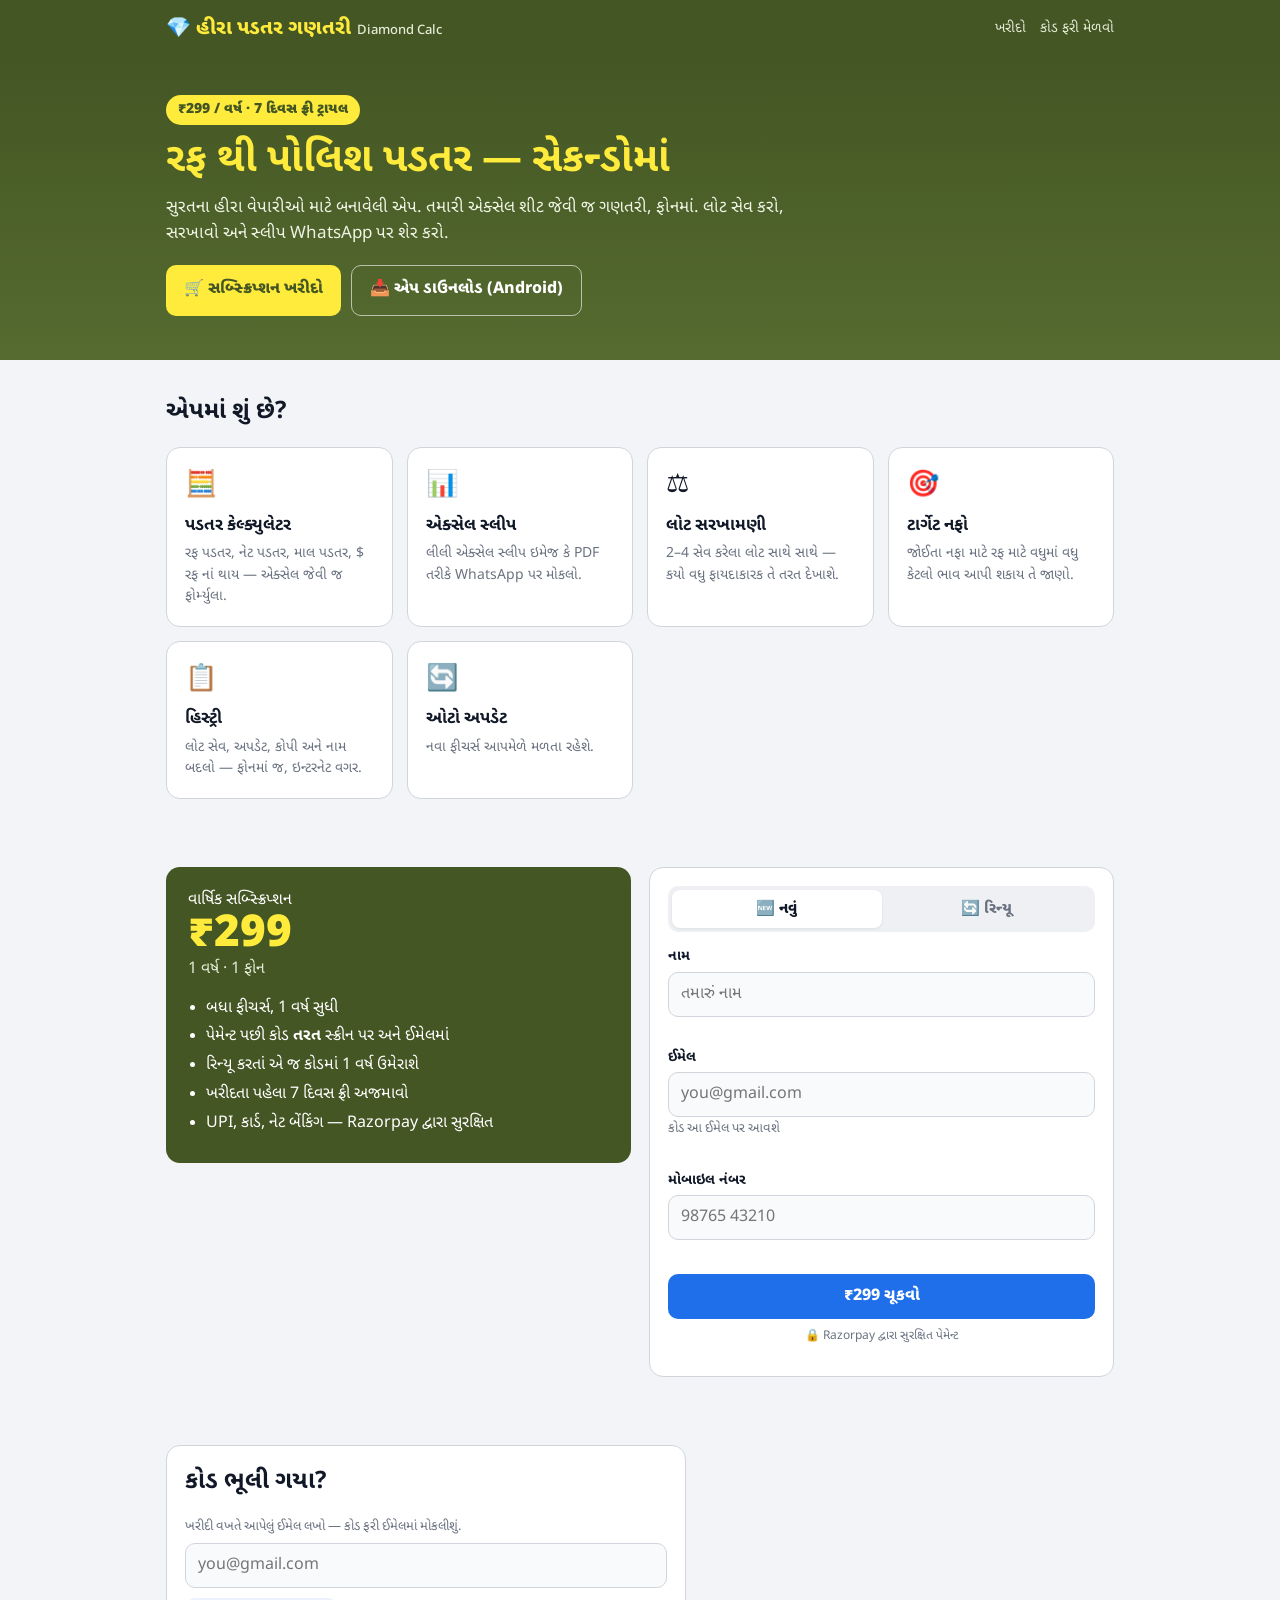
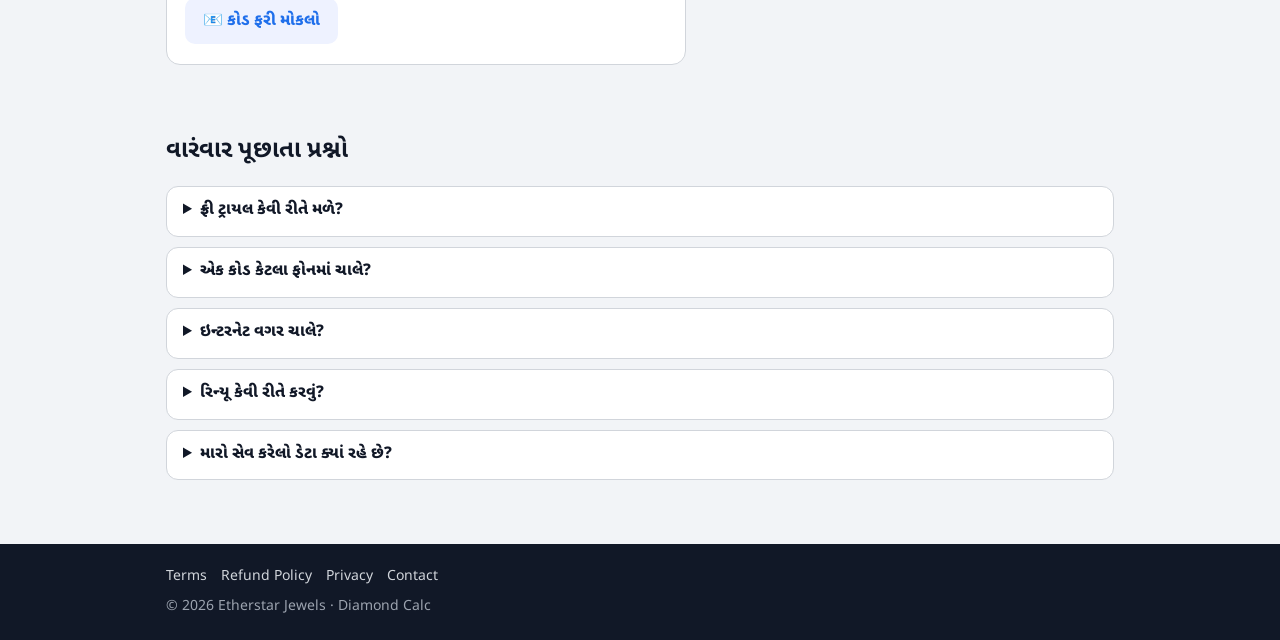
==== index.html @ f9073212 "Publish diamond.etherstarjewels.com" ====
<!doctype html>
<html lang="gu">
<head>
<meta charset="utf-8">
<meta name="viewport" content="width=device-width, initial-scale=1">
<title>Diamond Calc — હીરા પડતર ગણતરી</title>
<meta name="description" content="રફ થી પોલિશ પડતર ગણતરી એપ — એક્સેલ સ્લીપ, લોટ સરખામણી, ટાર્ગેટ નફો. ₹299 / વર્ષ, 7 દિવસ ફ્રી ટ્રાયલ.">
<link rel="preconnect" href="https://fonts.googleapis.com">
<link rel="preconnect" href="https://fonts.gstatic.com" crossorigin>
<link href="https://fonts.googleapis.com/css2?family=Noto+Sans+Gujarati:wght@400;600;800;900&display=swap" rel="stylesheet">
<link rel="stylesheet" href="style.css">
<script src="https://checkout.razorpay.com/v1/checkout.js" defer></script>
</head>
<body>

<header class="top">
  <div class="wrap">
    <a class="brand" href="./">💎 હીરા પડતર ગણતરી<small>Diamond Calc</small></a>
    <nav><a href="#buy">ખરીદો</a><a href="#resend">કોડ ફરી મેળવો</a></nav>
  </div>
</header>

<div class="hero">
  <div class="wrap">
    <span class="price-tag">₹299 / વર્ષ · 7 દિવસ ફ્રી ટ્રાયલ</span>
    <h1>રફ થી પોલિશ પડતર — સેકન્ડોમાં</h1>
    <p class="lead">સુરતના હીરા વેપારીઓ માટે બનાવેલી એપ. તમારી એક્સેલ શીટ જેવી જ ગણતરી, ફોનમાં. લોટ સેવ કરો, સરખાવો અને સ્લીપ WhatsApp પર શેર કરો.</p>
    <div class="cta">
      <a class="btn btn-yellow" href="#buy">🛒 સબ્સ્ક્રિપ્શન ખરીદો</a>
      <a class="btn btn-ghost" id="apk-link" href="https://github.com/henilm1207/diamond-calc-releases/releases/latest/download/DiamondCalculator.apk">📥 એપ ડાઉનલોડ (Android)</a>
    </div>
  </div>
</div>

<section>
  <div class="wrap">
    <h2>એપમાં શું છે?</h2>
    <div class="grid">
      <div class="card feature"><div class="icon">🧮</div><h3>પડતર કેલ્ક્યુલેટર</h3><p>રફ પડતર, નેટ પડતર, માલ પડતર, $ રફ નાં થાય — એક્સેલ જેવી જ ફોર્મ્યુલા.</p></div>
      <div class="card feature"><div class="icon">📊</div><h3>એક્સેલ સ્લીપ</h3><p>લીલી એક્સેલ સ્લીપ ઇમેજ કે PDF તરીકે WhatsApp પર મોકલો.</p></div>
      <div class="card feature"><div class="icon">⚖️</div><h3>લોટ સરખામણી</h3><p>2–4 સેવ કરેલા લોટ સાથે સાથે — કયો વધુ ફાયદાકારક તે તરત દેખાશે.</p></div>
      <div class="card feature"><div class="icon">🎯</div><h3>ટાર્ગેટ નફો</h3><p>જોઈતા નફા માટે રફ માટે વધુમાં વધુ કેટલો ભાવ આપી શકાય તે જાણો.</p></div>
      <div class="card feature"><div class="icon">📋</div><h3>હિસ્ટ્રી</h3><p>લોટ સેવ, અપડેટ, કોપી અને નામ બદલો — ફોનમાં જ, ઇન્ટરનેટ વગર.</p></div>
      <div class="card feature"><div class="icon">🔄</div><h3>ઓટો અપડેટ</h3><p>નવા ફીચર્સ આપમેળે મળતા રહેશે.</p></div>
    </div>
  </div>
</section>

<section id="buy">
  <div class="wrap buy">
    <div class="plan">
      <div>વાર્ષિક સબ્સ્ક્રિપ્શન</div>
      <div class="amount">₹299</div>
      <div class="per">1 વર્ષ · 1 ફોન</div>
      <ul>
        <li>બધા ફીચર્સ, 1 વર્ષ સુધી</li>
        <li>પેમેન્ટ પછી કોડ <b>તરત</b> સ્ક્રીન પર અને ઈમેલમાં</li>
        <li>રિન્યૂ કરતાં એ જ કોડમાં 1 વર્ષ ઉમેરાશે</li>
        <li>ખરીદતા પહેલા 7 દિવસ ફ્રી અજમાવો</li>
        <li>UPI, કાર્ડ, નેટ બેંકિંગ — Razorpay દ્વારા સુરક્ષિત</li>
      </ul>
    </div>

    <div class="card">
      <form id="buy-form" novalidate>
        <div class="tabs" role="tablist">
          <button type="button" class="on" data-mode="new">🆕 નવું</button>
          <button type="button" data-mode="renew">🔄 રિન્યૂ</button>
        </div>

        <div id="renew-block" hidden>
          <label for="renewCode">તમારો હાલનો કોડ</label>
          <input id="renewCode" name="renewCode" inputmode="numeric" autocomplete="off" placeholder="00000-00000" maxlength="11">
          <div class="renew-info" id="renew-info"></div>
          <div class="field-error" data-for="renewCode"></div>
        </div>

        <label for="name">નામ</label>
        <input id="name" name="name" autocomplete="name" placeholder="તમારું નામ">
        <div class="field-error" data-for="name"></div>

        <label for="email">ઈમેલ</label>
        <input id="email" name="email" type="email" autocomplete="email" placeholder="you@gmail.com">
        <p class="hint">કોડ આ ઈમેલ પર આવશે</p>
        <div class="field-error" data-for="email"></div>

        <label for="phone">મોબાઇલ નંબર</label>
        <input id="phone" name="phone" type="tel" inputmode="tel" autocomplete="tel" placeholder="98765 43210">
        <div class="field-error" data-for="phone"></div>

        <button class="btn btn-primary" id="pay-btn" type="submit" style="margin-top:14px">₹299 ચૂકવો</button>
        <div class="form-error" id="form-error"></div>
        <p class="secure">🔒 Razorpay દ્વારા સુરક્ષિત પેમેન્ટ</p>
      </form>

      <div class="success" id="success">
        <div class="big">🎉</div>
        <h2 id="success-title">પેમેન્ટ સફળ!</h2>
        <p id="success-sub"></p>
        <div class="code-box">
          <div class="hint">તમારો એક્સેસ કોડ</div>
          <div class="code" id="success-code"></div>
          <button class="btn btn-light" type="button" id="copy-btn" style="margin-top:8px">📋 કોપી કરો</button>
        </div>
        <ol class="steps">
          <li>એપ ડાઉનલોડ કરો (પહેલેથી હોય તો જરૂર નથી)</li>
          <li>એપ ખોલો → <b>"કોડ છે?"</b> → કોડ લખો</li>
          <li><b>એક્ટિવેટ કરો</b> દબાવો — થઈ ગયું!</li>
        </ol>
        <a class="btn btn-primary" href="https://github.com/henilm1207/diamond-calc-releases/releases/latest/download/DiamondCalculator.apk">📥 એપ ડાઉનલોડ કરો</a>
      </div>
    </div>
  </div>
</section>

<section id="resend">
  <div class="wrap">
    <div class="card" style="max-width:520px">
      <h2>કોડ ભૂલી ગયા?</h2>
      <p class="hint" style="margin-bottom:6px">ખરીદી વખતે આપેલું ઈમેલ લખો — કોડ ફરી ઈમેલમાં મોકલીશું.</p>
      <form id="resend-form" novalidate>
        <input id="resend-email" type="email" autocomplete="email" placeholder="you@gmail.com">
        <button class="btn btn-light" type="submit" style="margin-top:10px">📧 કોડ ફરી મોકલો</button>
        <p class="hint" id="resend-msg"></p>
      </form>
    </div>
  </div>
</section>

<section>
  <div class="wrap">
    <h2>વારંવાર પૂછાતા પ્રશ્નો</h2>
    <details><summary>ફ્રી ટ્રાયલ કેવી રીતે મળે?</summary><p>એપ ડાઉનલોડ કરી પહેલી વાર ખોલો (ઇન્ટરનેટ ચાલુ રાખો) — 7 દિવસની ફ્રી ટ્રાયલ આપમેળે શરૂ થશે.</p></details>
    <details><summary>એક કોડ કેટલા ફોનમાં ચાલે?</summary><p>એક કોડ એક ફોનમાં. ફોન બદલો તો WhatsApp પર જણાવો, અમે કોડ નવા ફોનમાં ખસેડી આપીશું.</p></details>
    <details><summary>ઇન્ટરનેટ વગર ચાલે?</summary><p>હા. એક્ટિવેટ કર્યા પછી એપ 15 દિવસ સુધી ઇન્ટરનેટ વગર ચાલે છે; વચ્ચે ક્યારેક ઇન્ટરનેટ મળે ત્યારે આપમેળે ચકાસી લે છે.</p></details>
    <details><summary>રિન્યૂ કેવી રીતે કરવું?</summary><p>ઉપર "🔄 રિન્યૂ" પસંદ કરી હાલનો કોડ લખો અને ચૂકવો. એ જ કોડમાં 1 વર્ષ ઉમેરાશે — બાકીના દિવસો જશે નહીં.</p></details>
    <details><summary>મારો સેવ કરેલો ડેટા ક્યાં રહે છે?</summary><p>તમારા લોટ અને ગણતરી ફક્ત તમારા ફોનમાં રહે છે; અમારા સર્વર પર નથી જતાં.</p></details>
  </div>
</section>

<footer>
  <div class="wrap">
    <div class="links"><a href="terms.html">Terms</a><a href="refund.html">Refund Policy</a><a href="privacy.html">Privacy</a><a href="contact.html">Contact</a></div>
    © <span id="year"></span> Etherstar Jewels · Diamond Calc
  </div>
</footer>

<script>
const API = 'https://vtyowtmppbfhudrewali.supabase.co/functions/v1/payments';
document.getElementById('year').textContent = new Date().getFullYear();

// Same Damm check digit as the app: catches typos before asking the server
const DAMM = [[0,3,1,7,5,9,8,6,4,2],[7,0,9,2,1,5,4,8,6,3],[4,2,0,6,8,7,1,3,5,9],[1,7,5,0,9,8,3,4,2,6],[6,1,2,3,0,4,5,9,7,8],[3,6,7,4,2,0,9,5,8,1],[5,8,6,9,7,2,0,1,3,4],[8,9,4,5,3,6,2,0,1,7],[9,4,3,8,6,1,7,2,0,5],[2,5,8,1,4,3,6,7,9,0]];
const digits = (s) => (s || '').replace(/\D/g, '');
const validCode = (s) => { const d = digits(s); if (d.length !== 10) return false; let i = 0; for (const c of d) i = DAMM[i][+c]; return i === 0; };
const fmtCode = (s) => { const d = digits(s).slice(0, 10); return d.length > 5 ? d.slice(0, 5) + '-' + d.slice(5) : d; };
const fmtDate = (iso) => new Date(iso).toLocaleDateString('en-GB', { day: '2-digit', month: '2-digit', year: 'numeric' });

async function api(body) {
  const res = await fetch(API, { method: 'POST', headers: { 'Content-Type': 'application/json' }, body: JSON.stringify(body) });
  return res.json().catch(() => ({ ok: false, error: 'server_error' }));
}

const form = document.getElementById('buy-form');
const payBtn = document.getElementById('pay-btn');
const formError = document.getElementById('form-error');
const renewBlock = document.getElementById('renew-block');
const renewInput = document.getElementById('renewCode');
const renewInfo = document.getElementById('renew-info');
let mode = 'new';

function setMode(next) {
  mode = next;
  document.querySelectorAll('.tabs button').forEach((b) => b.classList.toggle('on', b.dataset.mode === mode));
  renewBlock.hidden = mode !== 'renew';
  payBtn.textContent = mode === 'renew' ? '₹299 ચૂકવી રિન્યૂ કરો' : '₹299 ચૂકવો';
}
document.querySelectorAll('.tabs button').forEach((b) => b.addEventListener('click', () => setMode(b.dataset.mode)));

function showFieldError(field, message) {
  document.querySelectorAll('.field-error').forEach((e) => (e.textContent = e.dataset.for === field ? message : ''));
  document.querySelectorAll('input').forEach((i) => i.classList.toggle('bad', i.name === field));
  if (field) document.getElementById(field)?.focus();
}
function showFormError(msg) {
  formError.textContent = msg || '';
  formError.style.display = msg ? 'block' : 'none';
}

// Renew: format the code and show whose code it is and its expiry
let renewTimer;
renewInput.addEventListener('input', () => {
  renewInput.value = fmtCode(renewInput.value);
  renewInfo.className = 'renew-info';
  clearTimeout(renewTimer);
  const code = digits(renewInput.value);
  if (code.length < 10) return;
  if (!validCode(code)) { renewInfo.className = 'renew-info bad'; renewInfo.textContent = 'કોડ ખોટો લાગે છે — આંકડા ફરી તપાસો'; return; }
  renewTimer = setTimeout(async () => {
    const r = await api({ action: 'renew_info', code });
    if (!r.ok) { renewInfo.className = 'renew-info bad'; renewInfo.textContent = 'આ કોડ મળ્યો નથી'; return; }
    if (r.blocked) { renewInfo.className = 'renew-info bad'; renewInfo.textContent = 'આ કોડ બંધ છે — સપોર્ટનો સંપર્ક કરો'; return; }
    const past = new Date(r.expiresAt) < new Date();
    renewInfo.className = 'renew-info ok';
    renewInfo.textContent = `✓ ${r.firstName ? r.firstName + ' — ' : ''}${past ? 'પૂરું થયું' : 'માન્ય'} ${fmtDate(r.expiresAt)}${past ? '' : ' સુધી'}`;
  }, 300);
});

// Link from the reminder email: ?renew=4821390577
const params = new URLSearchParams(location.search);
if (params.get('renew')) {
  setMode('renew');
  renewInput.value = params.get('renew');
  renewInput.dispatchEvent(new Event('input'));
  document.getElementById('buy').scrollIntoView();
}

async function confirmPayment(resp) {
  // The webhook may be finishing the same payment: retry a few times while it is "pending"
  for (let i = 0; i < 6; i++) {
    const r = await api({ action: 'confirm', orderId: resp.razorpay_order_id, paymentId: resp.razorpay_payment_id, signature: resp.razorpay_signature });
    if (r.ok || r.error !== 'pending') return r;
    await new Promise((res) => setTimeout(res, 1500));
  }
  return { ok: false, error: 'pending' };
}

function showSuccess(r, email) {
  form.style.display = 'none';
  document.getElementById('success').style.display = 'block';
  document.getElementById('success-title').textContent = r.kind === 'renewal' ? 'રિન્યૂ સફળ! 🔄' : 'પેમેન્ટ સફળ!';
  document.getElementById('success-sub').textContent =
    (r.kind === 'renewal' ? 'એ જ કોડ ચાલુ રહેશે — ' : 'તમારું સબ્સ્ક્રિપ્શન ચાલુ છે — ') + fmtDate(r.expiresAt) + ' સુધી.' +
    (r.emailed ? ` કોડ ${email} પર ઈમેલ પણ કર્યો છે.` : '');
  document.getElementById('success-code').textContent = r.code;
  document.getElementById('copy-btn').onclick = async () => {
    try { await navigator.clipboard.writeText(digits(r.code)); document.getElementById('copy-btn').textContent = '✅ કોપી થયું'; } catch {}
  };
  document.getElementById('buy').scrollIntoView({ behavior: 'smooth' });
}

form.addEventListener('submit', async (e) => {
  e.preventDefault();
  showFieldError(null);
  showFormError('');
  const data = {
    name: document.getElementById('name').value,
    email: document.getElementById('email').value,
    phone: document.getElementById('phone').value,
    renewCode: mode === 'renew' ? digits(renewInput.value) : '',
  };
  if (mode === 'renew' && !validCode(data.renewCode)) return showFieldError('renewCode', 'હાલનો 10 આંકડાનો કોડ લખો');
  if (!window.Razorpay) return showFormError('પેમેન્ટ લોડ થઈ રહ્યું છે — થોડી સેકન્ડ પછી ફરી દબાવો.');

  payBtn.disabled = true;
  const order = await api({ action: 'create_order', ...data });
  payBtn.disabled = false;
  if (!order.ok) {
    if (order.field) return showFieldError(order.field, order.message);
    return showFormError('સર્વરમાં સમસ્યા છે. થોડી વાર પછી ફરી પ્રયાસ કરો.');
  }

  const rzp = new Razorpay({
    key: order.keyId,
    order_id: order.orderId,
    amount: order.amount,
    currency: 'INR',
    name: 'Diamond Calc',
    description: mode === 'renew' ? '1 વર્ષ રિન્યૂ' : 'વાર્ષિક સબ્સ્ક્રિપ્શન',
    prefill: { name: order.name, email: order.email, contact: '+91' + order.phone },
    theme: { color: '#445624' },
    handler: async (resp) => {
      payBtn.disabled = true;
      payBtn.textContent = 'કોડ બની રહ્યો છે…';
      const r = await confirmPayment(resp);
      payBtn.disabled = false;
      setMode(mode);
      if (r.ok) return showSuccess(r, order.email);
      showFormError('પેમેન્ટ મળ્યું છે. કોડ થોડી મિનિટમાં ઈમેલમાં આવશે — ન આવે તો WhatsApp પર જણાવો. Payment ID: ' + resp.razorpay_payment_id);
    },
  });
  rzp.on('payment.failed', (resp) => showFormError('પેમેન્ટ નિષ્ફળ: ' + (resp.error?.description || 'ફરી પ્રયાસ કરો')));
  rzp.open();
});

document.getElementById('resend-form').addEventListener('submit', async (e) => {
  e.preventDefault();
  const email = document.getElementById('resend-email').value.trim();
  const msg = document.getElementById('resend-msg');
  if (!email.includes('@')) { msg.textContent = 'ઈમેલ લખો'; return; }
  msg.textContent = 'મોકલી રહ્યા છીએ…';
  await api({ action: 'resend_code', email });
  msg.textContent = 'જો આ ઈમેલથી ખરીદી થઈ હશે તો કોડ થોડી મિનિટમાં આવી જશે (Spam ફોલ્ડર પણ જુઓ).';
});
</script>
</body>
</html>
---- style.css ----
:root {
  --olive: #556b2f;
  --olive-dark: #445624;
  --line: #3b4b1f;
  --yellow: #ffeb3b;
  --bg: #f2f4f7;
  --card: #ffffff;
  --border: #d1d5db;
  --text: #111827;
  --muted: #6b7280;
  --primary: #1f6feb;
  --success: #059669;
  --error: #dc2626;
  --radius: 14px;
}
* { box-sizing: border-box; }
html { -webkit-text-size-adjust: 100%; }
body {
  margin: 0;
  background: var(--bg);
  color: var(--text);
  font-family: 'Noto Sans Gujarati', 'Noto Sans', system-ui, -apple-system, 'Segoe UI', Roboto, Arial, sans-serif;
  line-height: 1.55;
}
a { color: var(--primary); }
.wrap { max-width: 980px; margin: 0 auto; padding: 0 16px; }

/* Header */
.top { background: var(--olive-dark); color: var(--yellow); }
.top .wrap { display: flex; align-items: center; justify-content: space-between; gap: 12px; padding-top: 14px; padding-bottom: 14px; }
.brand { color: var(--yellow); text-decoration: none; font-weight: 800; font-size: 20px; }
.brand small { color: #e5ecd6; font-weight: 500; font-size: 13px; margin-left: 6px; }
.top nav a { color: #e5ecd6; text-decoration: none; font-size: 14px; margin-left: 14px; }

/* Hero */
.hero { background: linear-gradient(180deg, var(--olive-dark), var(--olive)); color: #fff; padding: 36px 0 44px; }
.hero h1 { margin: 0; font-size: clamp(26px, 5vw, 40px); color: var(--yellow); line-height: 1.2; }
.hero p.lead { font-size: 17px; color: #eef3e2; max-width: 620px; margin: 10px 0 18px; }
.hero .cta { display: flex; flex-wrap: wrap; gap: 10px; }
.price-tag { display: inline-block; background: var(--yellow); color: var(--olive-dark); font-weight: 900; border-radius: 999px; padding: 4px 12px; font-size: 14px; margin-bottom: 12px; }

.btn { display: inline-flex; align-items: center; justify-content: center; gap: 6px; border: 0; border-radius: 10px; padding: 12px 18px; font-size: 16px; font-weight: 800; cursor: pointer; text-decoration: none; font-family: inherit; }
.btn-yellow { background: var(--yellow); color: var(--olive-dark); }
.btn-ghost { background: transparent; color: #fff; border: 1.5px solid rgba(255,255,255,.6); }
.btn-primary { background: var(--primary); color: #fff; width: 100%; }
.btn-primary[disabled] { background: #9ca3af; cursor: wait; }
.btn-light { background: #eef2ff; color: var(--primary); }

/* Sections */
section { padding: 34px 0; }
h2 { font-size: 24px; margin: 0 0 16px; }
.grid { display: grid; gap: 14px; grid-template-columns: repeat(auto-fit, minmax(220px, 1fr)); }
.card { background: var(--card); border: 1px solid var(--border); border-radius: var(--radius); padding: 18px; }
.feature .icon { font-size: 26px; }
.feature h3 { margin: 6px 0 4px; font-size: 17px; }
.feature p { margin: 0; color: var(--muted); font-size: 14px; }

/* Buy */
.buy { display: grid; gap: 18px; grid-template-columns: minmax(0, 1fr); }
@media (min-width: 820px) { .buy { grid-template-columns: 1fr 1fr; align-items: start; } }
.plan { background: var(--olive-dark); color: #fff; border-radius: var(--radius); padding: 22px; }
.plan .amount { font-size: 44px; font-weight: 900; color: var(--yellow); line-height: 1; }
.plan .per { color: #e5ecd6; }
.plan ul { padding-left: 18px; margin: 14px 0 0; }
.plan li { margin: 4px 0; }

.tabs { display: flex; background: #eef0f3; border-radius: 10px; padding: 4px; margin-bottom: 14px; }
.tabs button { flex: 1; border: 0; background: transparent; padding: 9px; border-radius: 8px; font-weight: 800; font-size: 15px; cursor: pointer; font-family: inherit; color: var(--muted); }
.tabs button.on { background: #fff; color: var(--text); box-shadow: 0 1px 3px rgba(0,0,0,.08); }

label { display: block; font-weight: 700; font-size: 14px; margin: 10px 0 4px; }
input { width: 100%; font-size: 16px; padding: 11px 12px; border: 1.5px solid var(--border); border-radius: 10px; font-family: inherit; background: #f9fafb; }
input:focus { outline: none; border-color: var(--primary); background: #fff; }
input.bad { border-color: var(--error); }
.field-error { color: var(--error); font-size: 13px; min-height: 18px; margin-top: 2px; }
.hint { color: var(--muted); font-size: 13px; margin: 2px 0 0; }
.renew-info { font-size: 14px; border-radius: 8px; padding: 8px 10px; margin-top: 6px; display: none; }
.renew-info.ok { display: block; background: #d1fae5; color: #065f46; }
.renew-info.bad { display: block; background: #fee2e2; color: #991b1b; }
.form-error { display: none; background: #fee2e2; color: #991b1b; border-radius: 8px; padding: 10px; margin-top: 12px; font-weight: 700; }
.secure { text-align: center; color: var(--muted); font-size: 12px; margin-top: 8px; }

/* Success */
.success { display: none; text-align: center; }
.success .big { font-size: 46px; }
.code-box { border: 2px dashed var(--olive-dark); background: #f7f9f2; border-radius: 12px; padding: 14px; margin: 14px 0; }
.code-box .code { font-size: clamp(26px, 8vw, 34px); font-weight: 900; letter-spacing: 3px; }
.steps { text-align: left; padding-left: 20px; }

/* FAQ */
details { background: var(--card); border: 1px solid var(--border); border-radius: 12px; padding: 12px 16px; margin-bottom: 10px; }
summary { font-weight: 800; cursor: pointer; }
details p { color: var(--muted); margin: 8px 0 0; }

/* Policy pages */
.doc { background: var(--card); border: 1px solid var(--border); border-radius: var(--radius); padding: 22px; margin: 26px 0; }
.doc h1 { margin-top: 0; font-size: 26px; }
.doc h2 { font-size: 18px; margin: 20px 0 6px; }

footer { background: #111827; color: #9ca3af; font-size: 14px; padding: 22px 0; margin-top: 20px; }
footer a { color: #d1d5db; margin-right: 14px; text-decoration: none; }
footer .links { margin-bottom: 8px; }

@media (max-width: 480px) {
  .brand small { display: none; }
  .top nav a { margin-left: 10px; font-size: 13px; }
  .top nav a[href="#resend"] { display: none; }
}
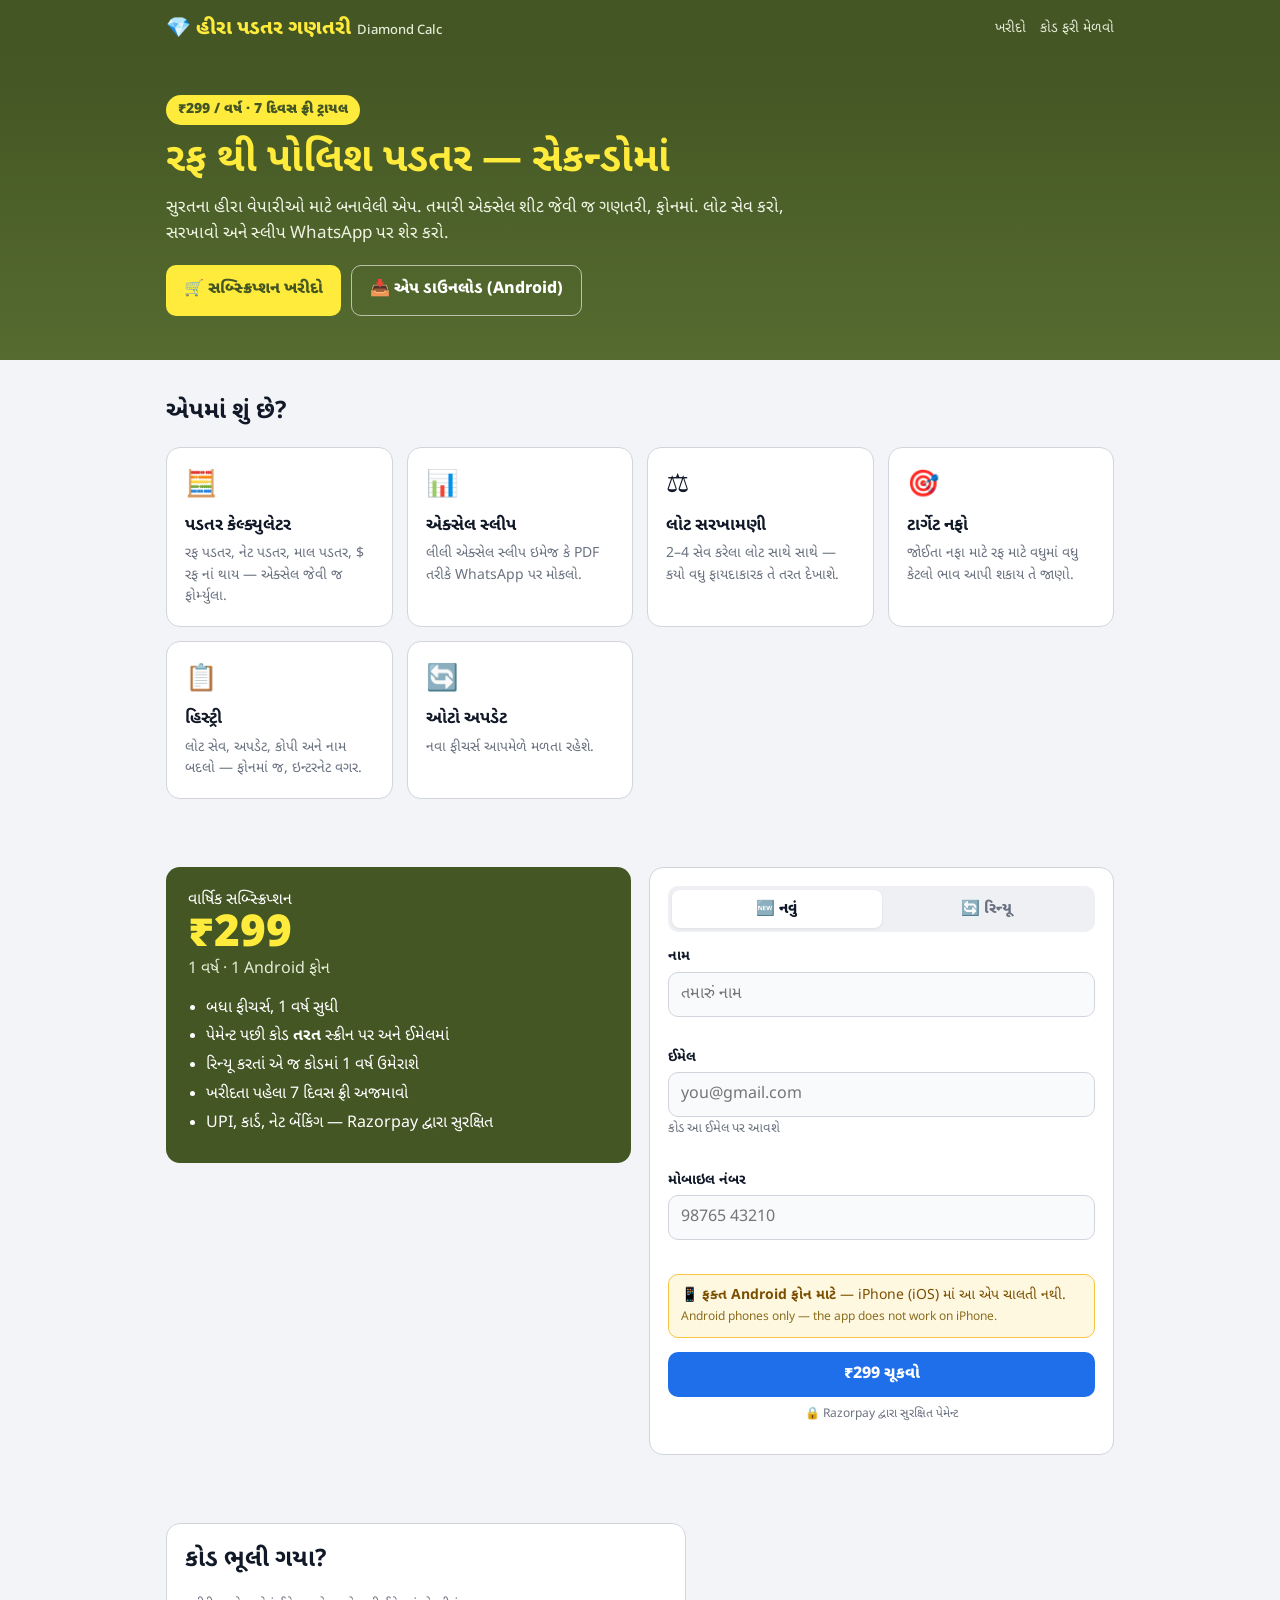
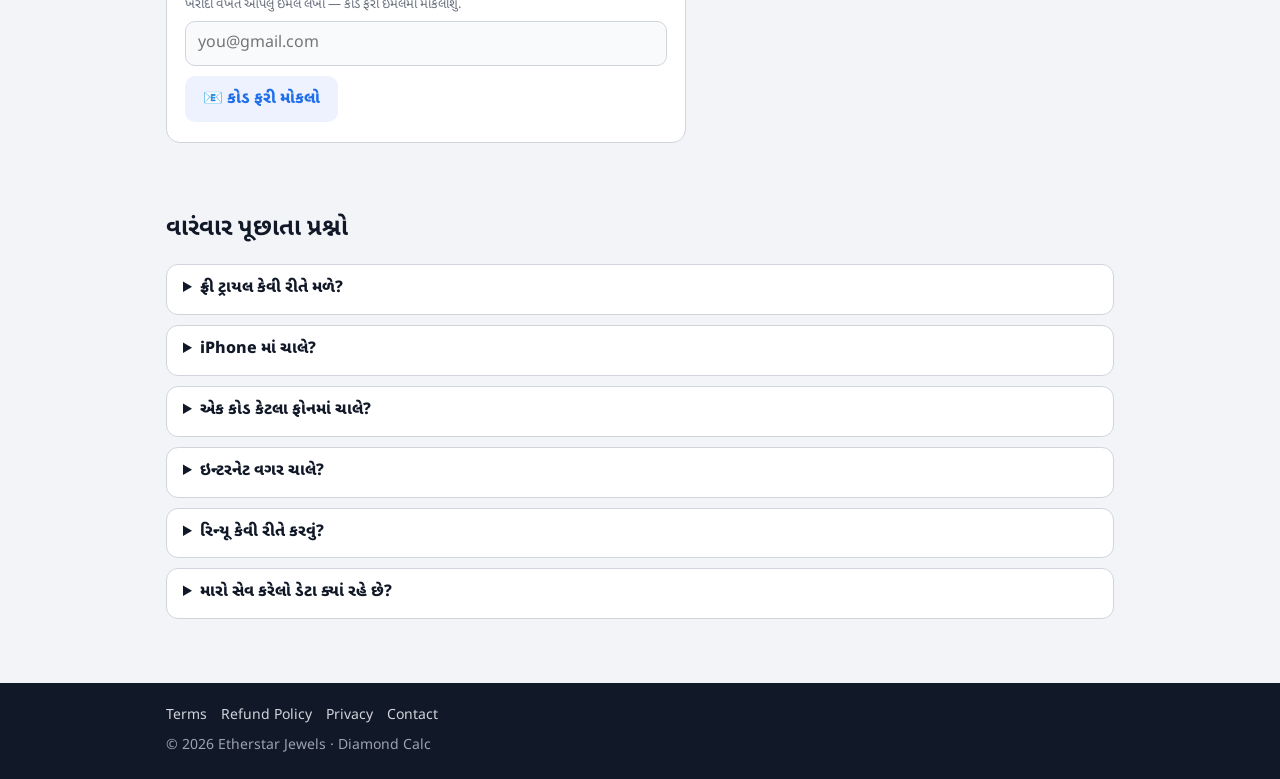
==== commit c943d24f: "website: publish 3d2e55e from dev" ====
--- a/index.html
+++ b/index.html
@@ -51,7 +51,7 @@
     <div class="plan">
       <div>વાર્ષિક સબ્સ્ક્રિપ્શન</div>
       <div class="amount">₹299</div>
-      <div class="per">1 વર્ષ · 1 ફોન</div>
+      <div class="per">1 વર્ષ · 1 Android ફોન</div>
       <ul>
         <li>બધા ફીચર્સ, 1 વર્ષ સુધી</li>
         <li>પેમેન્ટ પછી કોડ <b>તરત</b> સ્ક્રીન પર અને ઈમેલમાં</li>
@@ -88,6 +88,7 @@
         <input id="phone" name="phone" type="tel" inputmode="tel" autocomplete="tel" placeholder="98765 43210">
         <div class="field-error" data-for="phone"></div>
 
+        <p class="android-only">📱 <b>ફક્ત Android ફોન માટે</b> — iPhone (iOS) માં આ એપ ચાલતી નથી.<br><span>Android phones only — the app does not work on iPhone.</span></p>
         <button class="btn btn-primary" id="pay-btn" type="submit" style="margin-top:14px">₹299 ચૂકવો</button>
         <div class="form-error" id="form-error"></div>
         <p class="secure">🔒 Razorpay દ્વારા સુરક્ષિત પેમેન્ટ</p>
@@ -131,6 +132,7 @@
   <div class="wrap">
     <h2>વારંવાર પૂછાતા પ્રશ્નો</h2>
     <details><summary>ફ્રી ટ્રાયલ કેવી રીતે મળે?</summary><p>એપ ડાઉનલોડ કરી પહેલી વાર ખોલો (ઇન્ટરનેટ ચાલુ રાખો) — 7 દિવસની ફ્રી ટ્રાયલ આપમેળે શરૂ થશે.</p></details>
+    <details><summary>iPhone માં ચાલે?</summary><p>ના. હાલમાં એપ ફક્ત Android ફોન માટે છે. iPhone હોય તો ખરીદશો નહીં. / No — Android phones only for now.</p></details>
     <details><summary>એક કોડ કેટલા ફોનમાં ચાલે?</summary><p>એક કોડ એક ફોનમાં. ફોન બદલો તો WhatsApp પર જણાવો, અમે કોડ નવા ફોનમાં ખસેડી આપીશું.</p></details>
     <details><summary>ઇન્ટરનેટ વગર ચાલે?</summary><p>હા. એક્ટિવેટ કર્યા પછી એપ 15 દિવસ સુધી ઇન્ટરનેટ વગર ચાલે છે; વચ્ચે ક્યારેક ઇન્ટરનેટ મળે ત્યારે આપમેળે ચકાસી લે છે.</p></details>
     <details><summary>રિન્યૂ કેવી રીતે કરવું?</summary><p>ઉપર "🔄 રિન્યૂ" પસંદ કરી હાલનો કોડ લખો અને ચૂકવો. એ જ કોડમાં 1 વર્ષ ઉમેરાશે — બાકીના દિવસો જશે નહીં.</p></details>
--- a/style.css
+++ b/style.css
@@ -106,3 +106,7 @@
   .top nav a { margin-left: 10px; font-size: 13px; }
   .top nav a[href="#resend"] { display: none; }
 }
+
+/* "Android only" notice above the pay button */
+.android-only { margin: 14px 0 0; padding: 10px 12px; border-radius: 10px; background: #fff8e1; border: 1px solid #f5c542; color: #7a4f01; font-size: 14px; line-height: 1.5; }
+.android-only span { font-size: 12px; color: #8a6d1f; }
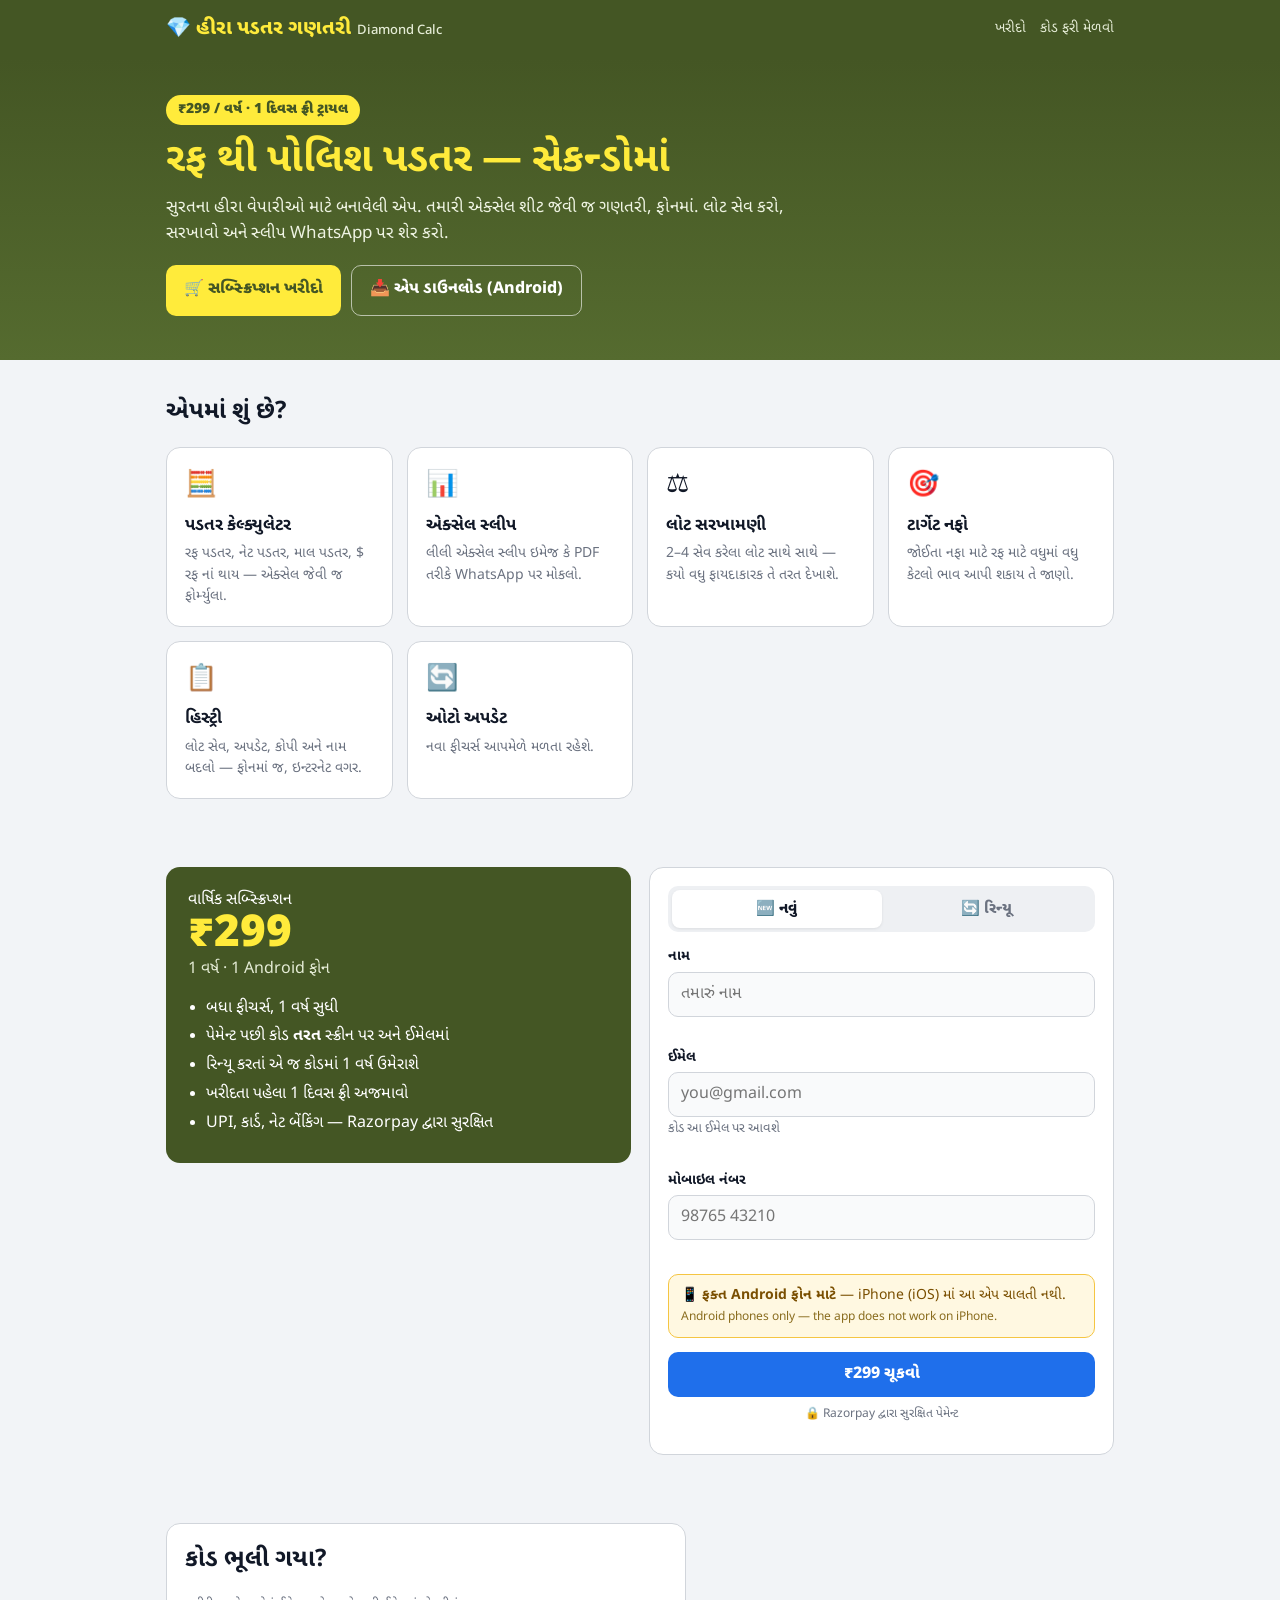
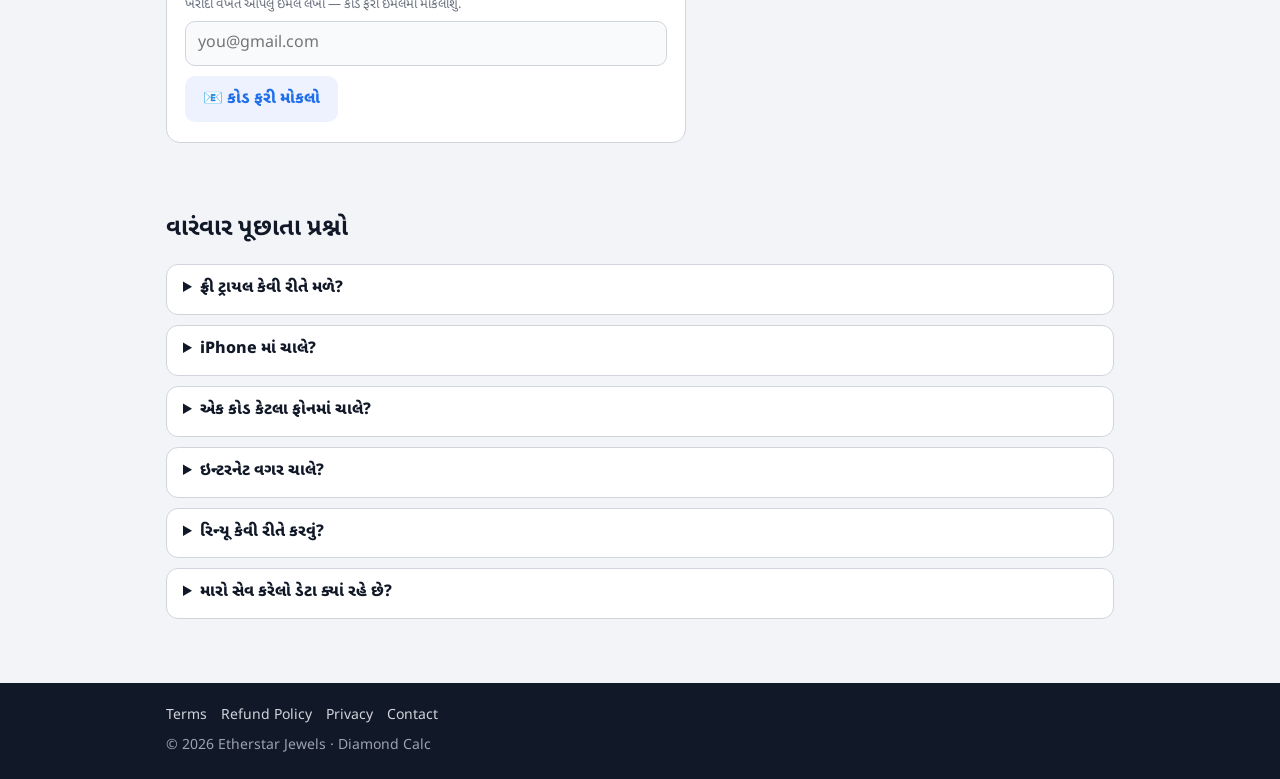
==== commit b6aef28f: "website: publish 81f29c8 from dev" ====
--- a/index.html
+++ b/index.html
@@ -4,7 +4,7 @@
 <meta charset="utf-8">
 <meta name="viewport" content="width=device-width, initial-scale=1">
 <title>Diamond Calc — હીરા પડતર ગણતરી</title>
-<meta name="description" content="રફ થી પોલિશ પડતર ગણતરી એપ — એક્સેલ સ્લીપ, લોટ સરખામણી, ટાર્ગેટ નફો. ₹299 / વર્ષ, 7 દિવસ ફ્રી ટ્રાયલ.">
+<meta name="description" content="રફ થી પોલિશ પડતર ગણતરી એપ — એક્સેલ સ્લીપ, લોટ સરખામણી, ટાર્ગેટ નફો. ₹299 / વર્ષ, 1 દિવસ ફ્રી ટ્રાયલ.">
 <link rel="preconnect" href="https://fonts.googleapis.com">
 <link rel="preconnect" href="https://fonts.gstatic.com" crossorigin>
 <link href="https://fonts.googleapis.com/css2?family=Noto+Sans+Gujarati:wght@400;600;800;900&display=swap" rel="stylesheet">
@@ -22,7 +22,7 @@
 
 <div class="hero">
   <div class="wrap">
-    <span class="price-tag">₹299 / વર્ષ · 7 દિવસ ફ્રી ટ્રાયલ</span>
+    <span class="price-tag">₹299 / વર્ષ · 1 દિવસ ફ્રી ટ્રાયલ</span>
     <h1>રફ થી પોલિશ પડતર — સેકન્ડોમાં</h1>
     <p class="lead">સુરતના હીરા વેપારીઓ માટે બનાવેલી એપ. તમારી એક્સેલ શીટ જેવી જ ગણતરી, ફોનમાં. લોટ સેવ કરો, સરખાવો અને સ્લીપ WhatsApp પર શેર કરો.</p>
     <div class="cta">
@@ -56,7 +56,7 @@
         <li>બધા ફીચર્સ, 1 વર્ષ સુધી</li>
         <li>પેમેન્ટ પછી કોડ <b>તરત</b> સ્ક્રીન પર અને ઈમેલમાં</li>
         <li>રિન્યૂ કરતાં એ જ કોડમાં 1 વર્ષ ઉમેરાશે</li>
-        <li>ખરીદતા પહેલા 7 દિવસ ફ્રી અજમાવો</li>
+        <li>ખરીદતા પહેલા 1 દિવસ ફ્રી અજમાવો</li>
         <li>UPI, કાર્ડ, નેટ બેંકિંગ — Razorpay દ્વારા સુરક્ષિત</li>
       </ul>
     </div>
@@ -131,7 +131,7 @@
 <section>
   <div class="wrap">
     <h2>વારંવાર પૂછાતા પ્રશ્નો</h2>
-    <details><summary>ફ્રી ટ્રાયલ કેવી રીતે મળે?</summary><p>એપ ડાઉનલોડ કરી પહેલી વાર ખોલો (ઇન્ટરનેટ ચાલુ રાખો) — 7 દિવસની ફ્રી ટ્રાયલ આપમેળે શરૂ થશે.</p></details>
+    <details><summary>ફ્રી ટ્રાયલ કેવી રીતે મળે?</summary><p>એપ ડાઉનલોડ કરી પહેલી વાર ખોલો (ઇન્ટરનેટ ચાલુ રાખો) અને તમારો મોબાઈલ નંબર લખો — 1 દિવસની ફ્રી ટ્રાયલ તરત શરૂ થશે. દરેક મોબાઈલ નંબરને ફક્ત એક જ વાર ફ્રી ટ્રાયલ મળે છે.</p></details>
     <details><summary>iPhone માં ચાલે?</summary><p>ના. હાલમાં એપ ફક્ત Android ફોન માટે છે. iPhone હોય તો ખરીદશો નહીં. / No — Android phones only for now.</p></details>
     <details><summary>એક કોડ કેટલા ફોનમાં ચાલે?</summary><p>એક કોડ એક ફોનમાં. ફોન બદલો તો WhatsApp પર જણાવો, અમે કોડ નવા ફોનમાં ખસેડી આપીશું.</p></details>
     <details><summary>ઇન્ટરનેટ વગર ચાલે?</summary><p>હા. એક્ટિવેટ કર્યા પછી એપ 15 દિવસ સુધી ઇન્ટરનેટ વગર ચાલે છે; વચ્ચે ક્યારેક ઇન્ટરનેટ મળે ત્યારે આપમેળે ચકાસી લે છે.</p></details>
